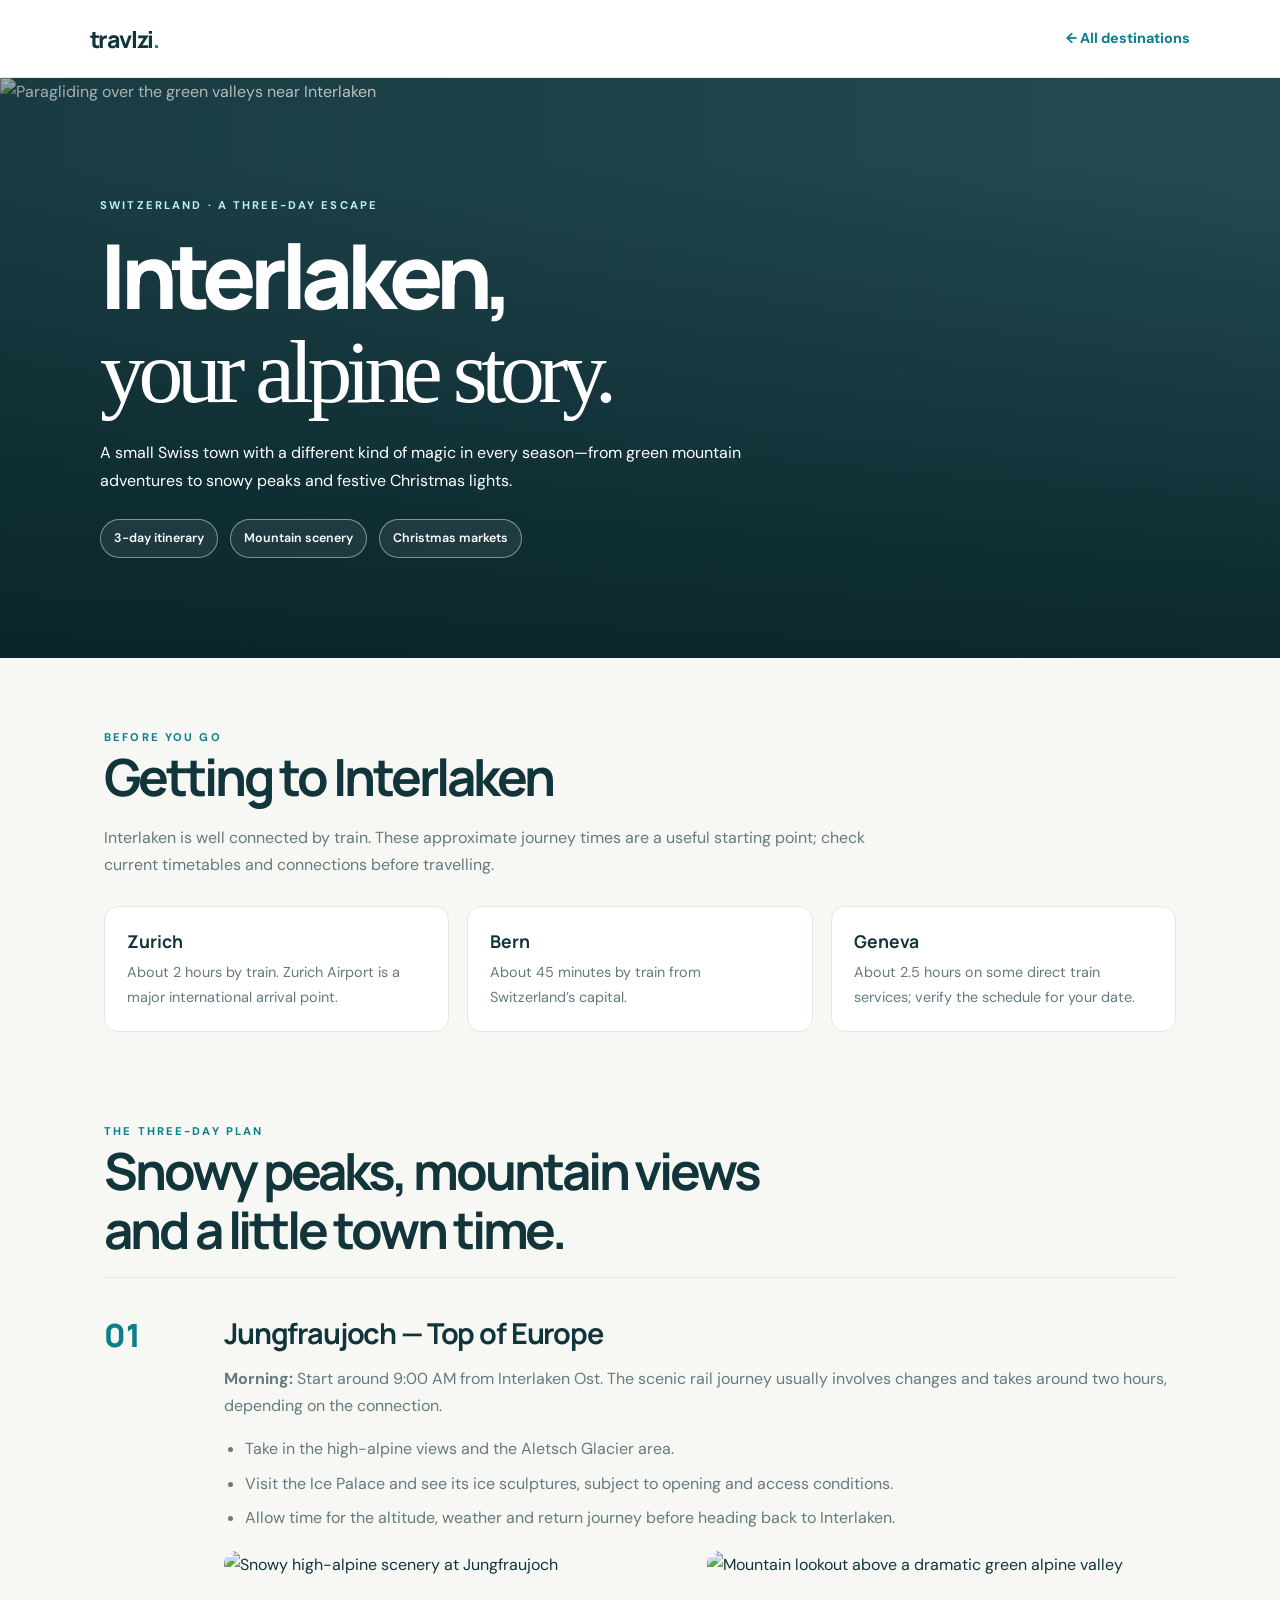
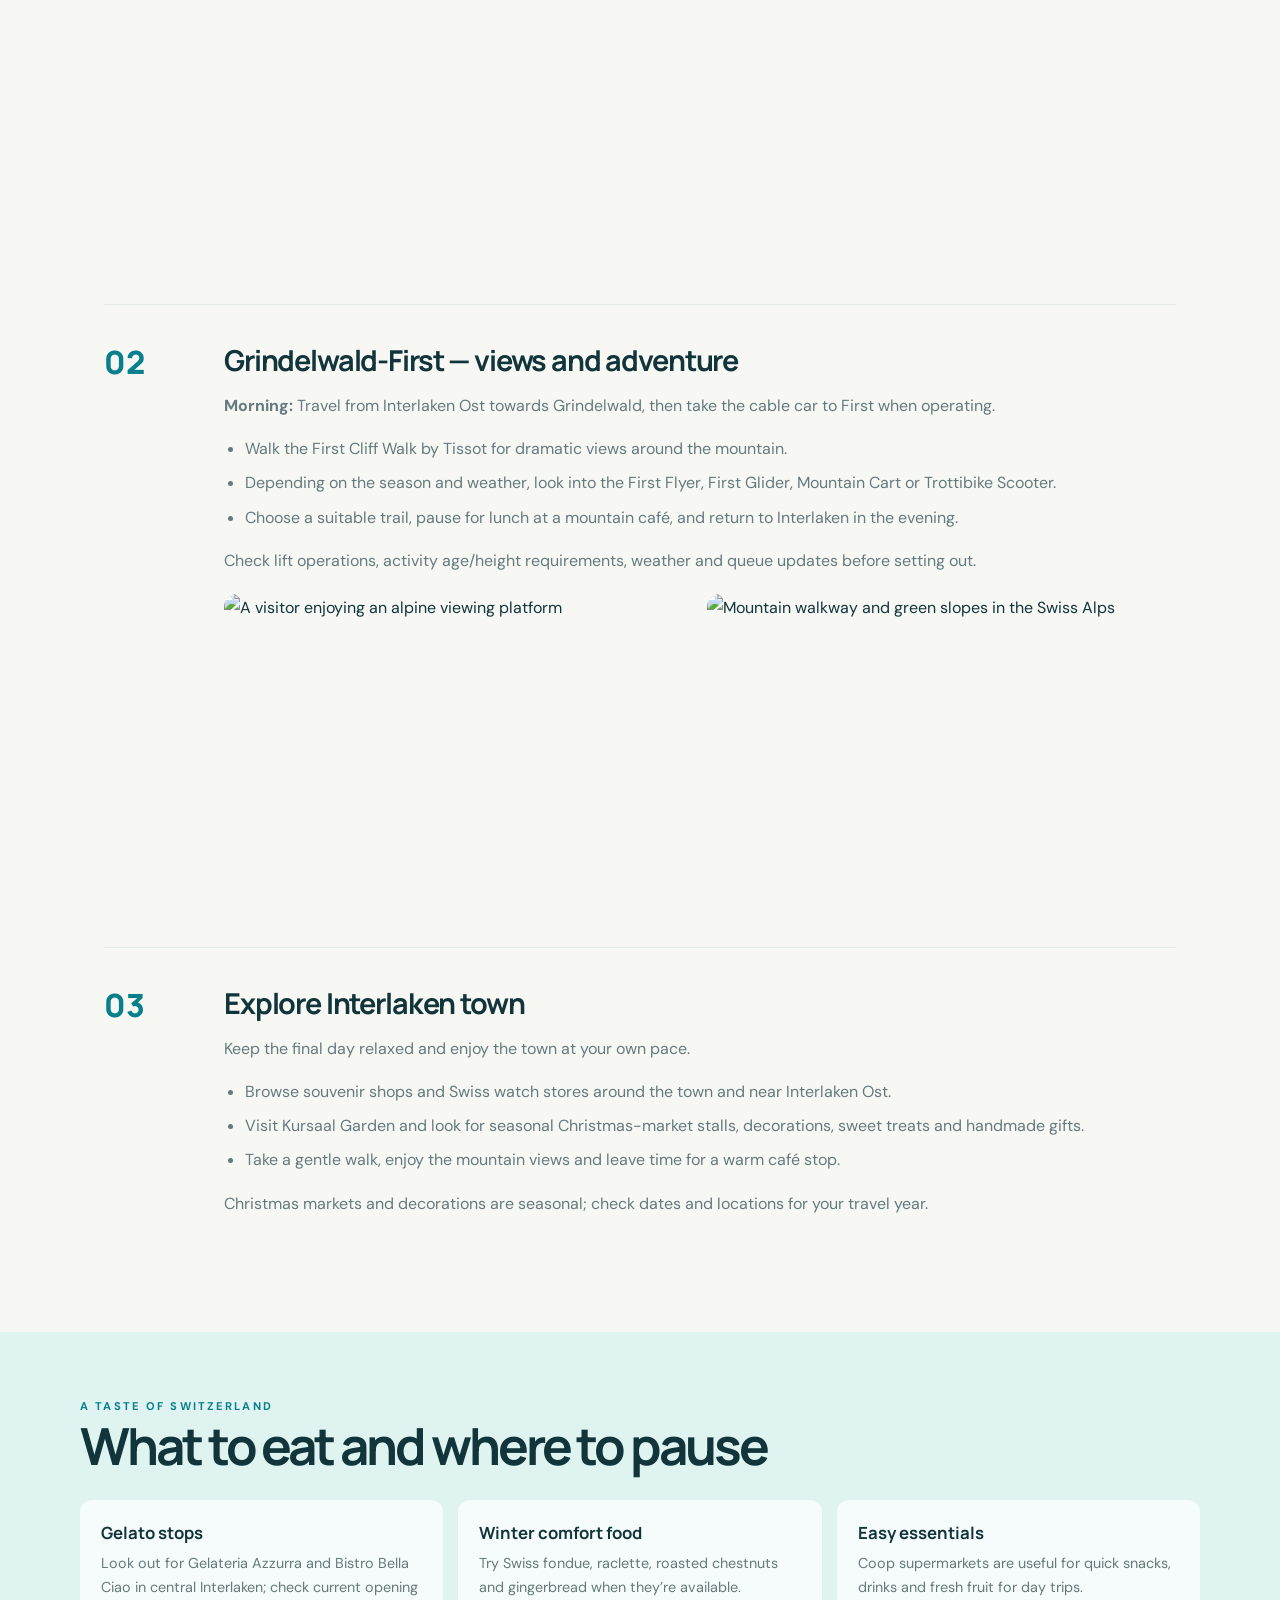
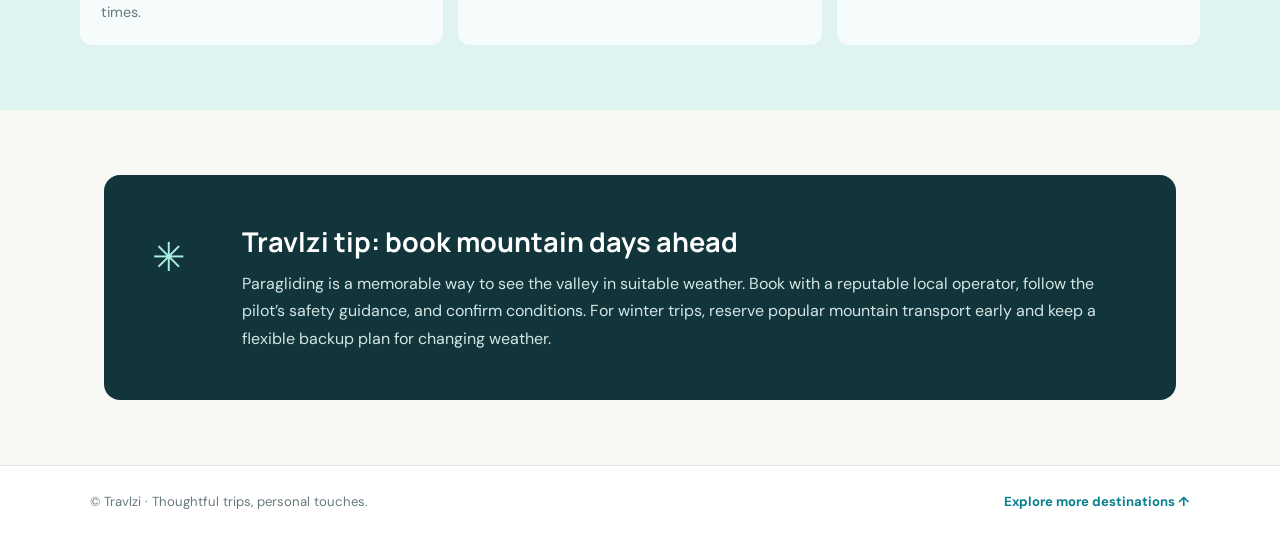
==== interlaken.html @ cd89a590 "Add detailed Interlaken itinerary page" ====
<!doctype html>
<html lang="en">
<head>
  <meta charset="utf-8">
  <meta name="viewport" content="width=device-width, initial-scale=1">
  <meta name="theme-color" content="#087f8c">
  <meta name="description" content="A thoughtful three-day Interlaken winter itinerary: Jungfraujoch, Grindelwald-First, Christmas markets and Swiss food.">
  <title>Interlaken in 3 Days — Travlzi</title>
  <link rel="preconnect" href="https://fonts.googleapis.com">
  <link rel="preconnect" href="https://fonts.gstatic.com" crossorigin>
  <link href="https://fonts.googleapis.com/css2?family=DM+Sans:wght@400;500;600;700&family=Manrope:wght@400;500;600;700;800&display=swap" rel="stylesheet">
  <style>
    :root{--ink:#12343b;--muted:#657a7e;--teal:#087f8c;--cream:#f7f8f4;--mint:#dff4f1;--line:#e1e9e7;--head:"Manrope",sans-serif;--body:"DM Sans",sans-serif}
    *{box-sizing:border-box}html{scroll-behavior:smooth;scroll-padding-top:90px}body{margin:0;background:var(--cream);color:var(--ink);font-family:var(--body);line-height:1.7}a{color:inherit;text-decoration:none}.header{height:78px;display:flex;align-items:center;justify-content:space-between;padding:0 clamp(22px,7vw,100px);background:#fff;border-bottom:1px solid var(--line)}.brand{font:800 1.45rem var(--head);letter-spacing:-.06em}.brand b{color:var(--teal)}.back{font-weight:700;color:var(--teal);font-size:.9rem}.hero{min-height:580px;display:flex;align-items:end;position:relative;overflow:hidden;background:#254c52;color:white}.hero img,.shade{position:absolute;inset:0;width:100%;height:100%;object-fit:cover}.hero img{object-position:center 48%}.shade{background:linear-gradient(0deg,rgba(5,32,38,.82),rgba(5,32,38,.04) 85%),linear-gradient(90deg,rgba(5,32,38,.35),transparent)}.hero-content{position:relative;padding:clamp(32px,8vw,100px);max-width:900px}.eyebrow{font-size:.7rem;letter-spacing:.19em;text-transform:uppercase;font-weight:700;color:#b9f3e9}.hero h1{font:800 clamp(3rem,7vw,6.3rem)/1.02 var(--head);letter-spacing:-.07em;margin:14px 0}.hero h1 em{font:400 1em Georgia,serif}.hero p:last-child{max-width:610px;color:#f0f7f5;font-size:1.05rem}.quickfacts{display:flex;gap:12px;flex-wrap:wrap;margin-top:25px}.pill{padding:8px 13px;border:1px solid #ffffff70;border-radius:99px;font-size:.78rem;font-weight:600;background:#ffffff12}.intro{max-width:1120px;margin:auto;padding:70px 24px 20px}.intro h2,.section-title{font:700 clamp(2rem,4vw,3.3rem)/1.15 var(--head);letter-spacing:-.06em;margin:0 0 18px}.intro p{max-width:800px;color:var(--muted)}.route-grid{display:grid;grid-template-columns:repeat(3,minmax(0,1fr));gap:18px;margin-top:28px}.route-card{padding:22px;background:white;border:1px solid var(--line);border-radius:14px}.route-card strong{display:block;font:700 1.1rem var(--head);margin-bottom:7px}.route-card p{font-size:.9rem;margin:0}.itinerary{max-width:1120px;margin:auto;padding:70px 24px}.day{display:grid;grid-template-columns:95px 1fr;gap:25px;padding:35px 0;border-top:1px solid var(--line)}.day-number{font:800 2rem var(--head);color:var(--teal)}.day h3{font:700 clamp(1.35rem,2.5vw,1.8rem) var(--head);margin:0 0 12px;letter-spacing:-.04em}.day p{color:var(--muted);margin:10px 0}.day ul{padding-left:21px;color:var(--muted)}.day li{margin:7px 0}.gallery{display:grid;grid-template-columns:1fr 1fr;gap:14px;margin:20px 0 28px}.gallery img{width:100%;height:290px;object-fit:cover;border-radius:13px}.food{background:var(--mint);padding:65px 24px}.food-inner{max-width:1120px;margin:auto}.food-grid{display:grid;grid-template-columns:repeat(3,1fr);gap:15px;margin-top:25px}.food-card{padding:21px;background:#ffffffbd;border-radius:12px}.food-card h3{margin:0 0 7px;font:700 1.05rem var(--head)}.food-card p{margin:0;color:var(--muted);font-size:.9rem}.tip{max-width:1120px;margin:65px auto;padding:0 24px}.tip-box{background:var(--ink);color:white;border-radius:16px;padding:clamp(25px,5vw,48px);display:grid;grid-template-columns:70px 1fr;gap:20px}.tip-icon{font-size:2.5rem;color:#a9eee2}.tip h2{font:700 1.7rem var(--head);margin:0 0 10px}.tip p{color:#d3e6e4;margin:0}.footer{display:flex;justify-content:space-between;gap:20px;flex-wrap:wrap;padding:25px clamp(22px,7vw,100px);background:white;border-top:1px solid var(--line);font-size:.82rem;color:var(--muted)}.footer a{font-weight:700;color:var(--teal)}
    @media(max-width:700px){.header{height:68px}.hero{min-height:560px}.route-grid,.food-grid{grid-template-columns:1fr}.day{grid-template-columns:54px 1fr;gap:12px}.day-number{font-size:1.5rem}.gallery{grid-template-columns:1fr}.gallery img{height:260px}.tip-box{grid-template-columns:1fr;gap:5px}.intro,.itinerary{padding-top:50px;padding-bottom:50px}}
  </style>
</head>
<body>
  <header class="header"><a class="brand" href="index.html">travlzi<b>.</b></a><a class="back" href="index.html#destinations">← All destinations</a></header>
  <main>
    <section class="hero">
      <img src="https://raw.githubusercontent.com/thejaswis/travlzi/feature/modern-travlzi-landing/Interlaken/IMG4.JPG" alt="Paragliding over the green valleys near Interlaken">
      <div class="shade"></div>
      <div class="hero-content">
        <div class="eyebrow">SWITZERLAND · A THREE-DAY ESCAPE</div>
        <h1>Interlaken,<br><em>your alpine story.</em></h1>
        <p>A small Swiss town with a different kind of magic in every season—from green mountain adventures to snowy peaks and festive Christmas lights.</p>
        <div class="quickfacts"><span class="pill">3-day itinerary</span><span class="pill">Mountain scenery</span><span class="pill">Christmas markets</span></div>
      </div>
    </section>
    <section class="intro">
      <div class="eyebrow" style="color:var(--teal)">BEFORE YOU GO</div>
      <h2>Getting to Interlaken</h2>
      <p>Interlaken is well connected by train. These approximate journey times are a useful starting point; check current timetables and connections before travelling.</p>
      <div class="route-grid">
        <article class="route-card"><strong>Zurich</strong><p>About 2 hours by train. Zurich Airport is a major international arrival point.</p></article>
        <article class="route-card"><strong>Bern</strong><p>About 45 minutes by train from Switzerland’s capital.</p></article>
        <article class="route-card"><strong>Geneva</strong><p>About 2.5 hours on some direct train services; verify the schedule for your date.</p></article>
      </div>
    </section>
    <section class="itinerary">
      <div class="eyebrow" style="color:var(--teal)">THE THREE-DAY PLAN</div>
      <h2 class="section-title">Snowy peaks, mountain views<br>and a little town time.</h2>
      <article class="day">
        <div class="day-number">01</div>
        <div>
          <h3>Jungfraujoch — Top of Europe</h3>
          <p><strong>Morning:</strong> Start around 9:00 AM from Interlaken Ost. The scenic rail journey usually involves changes and takes around two hours, depending on the connection.</p>
          <ul><li>Take in the high-alpine views and the Aletsch Glacier area.</li><li>Visit the Ice Palace and see its ice sculptures, subject to opening and access conditions.</li><li>Allow time for the altitude, weather and return journey before heading back to Interlaken.</li></ul>
          <div class="gallery"><img src="https://raw.githubusercontent.com/thejaswis/travlzi/feature/modern-travlzi-landing/Interlaken/IMG5.JPG" alt="Snowy high-alpine scenery at Jungfraujoch"><img src="https://raw.githubusercontent.com/thejaswis/travlzi/feature/modern-travlzi-landing/Interlaken/IMG1.jpeg" alt="Mountain lookout above a dramatic green alpine valley"></div>
        </div>
      </article>
      <article class="day">
        <div class="day-number">02</div>
        <div>
          <h3>Grindelwald-First — views and adventure</h3>
          <p><strong>Morning:</strong> Travel from Interlaken Ost towards Grindelwald, then take the cable car to First when operating.</p>
          <ul><li>Walk the First Cliff Walk by Tissot for dramatic views around the mountain.</li><li>Depending on the season and weather, look into the First Flyer, First Glider, Mountain Cart or Trottibike Scooter.</li><li>Choose a suitable trail, pause for lunch at a mountain café, and return to Interlaken in the evening.</li></ul>
          <p>Check lift operations, activity age/height requirements, weather and queue updates before setting out.</p>
          <div class="gallery"><img src="https://raw.githubusercontent.com/thejaswis/travlzi/feature/modern-travlzi-landing/Interlaken/IMG2.jpeg" alt="A visitor enjoying an alpine viewing platform"><img src="https://raw.githubusercontent.com/thejaswis/travlzi/feature/modern-travlzi-landing/Interlaken/IMG3.JPG" alt="Mountain walkway and green slopes in the Swiss Alps"></div>
        </div>
      </article>
      <article class="day">
        <div class="day-number">03</div>
        <div>
          <h3>Explore Interlaken town</h3>
          <p>Keep the final day relaxed and enjoy the town at your own pace.</p>
          <ul><li>Browse souvenir shops and Swiss watch stores around the town and near Interlaken Ost.</li><li>Visit Kursaal Garden and look for seasonal Christmas-market stalls, decorations, sweet treats and handmade gifts.</li><li>Take a gentle walk, enjoy the mountain views and leave time for a warm café stop.</li></ul>
          <p>Christmas markets and decorations are seasonal; check dates and locations for your travel year.</p>
        </div>
      </article>
    </section>
    <section class="food"><div class="food-inner">
      <div class="eyebrow" style="color:var(--teal)">A TASTE OF SWITZERLAND</div><h2 class="section-title">What to eat and where to pause</h2>
      <div class="food-grid">
        <article class="food-card"><h3>Gelato stops</h3><p>Look out for Gelateria Azzurra and Bistro Bella Ciao in central Interlaken; check current opening times.</p></article>
        <article class="food-card"><h3>Winter comfort food</h3><p>Try Swiss fondue, raclette, roasted chestnuts and gingerbread when they’re available.</p></article>
        <article class="food-card"><h3>Easy essentials</h3><p>Coop supermarkets are useful for quick snacks, drinks and fresh fruit for day trips.</p></article>
      </div>
    </div></section>
    <section class="tip"><div class="tip-box"><div class="tip-icon">✳</div><div><h2>Travlzi tip: book mountain days ahead</h2><p>Paragliding is a memorable way to see the valley in suitable weather. Book with a reputable local operator, follow the pilot’s safety guidance, and confirm conditions. For winter trips, reserve popular mountain transport early and keep a flexible backup plan for changing weather.</p></div></div></section>
  </main>
  <footer class="footer"><span>© Travlzi · Thoughtful trips, personal touches.</span><a href="index.html#destinations">Explore more destinations ↑</a></footer>
</body>
</html>
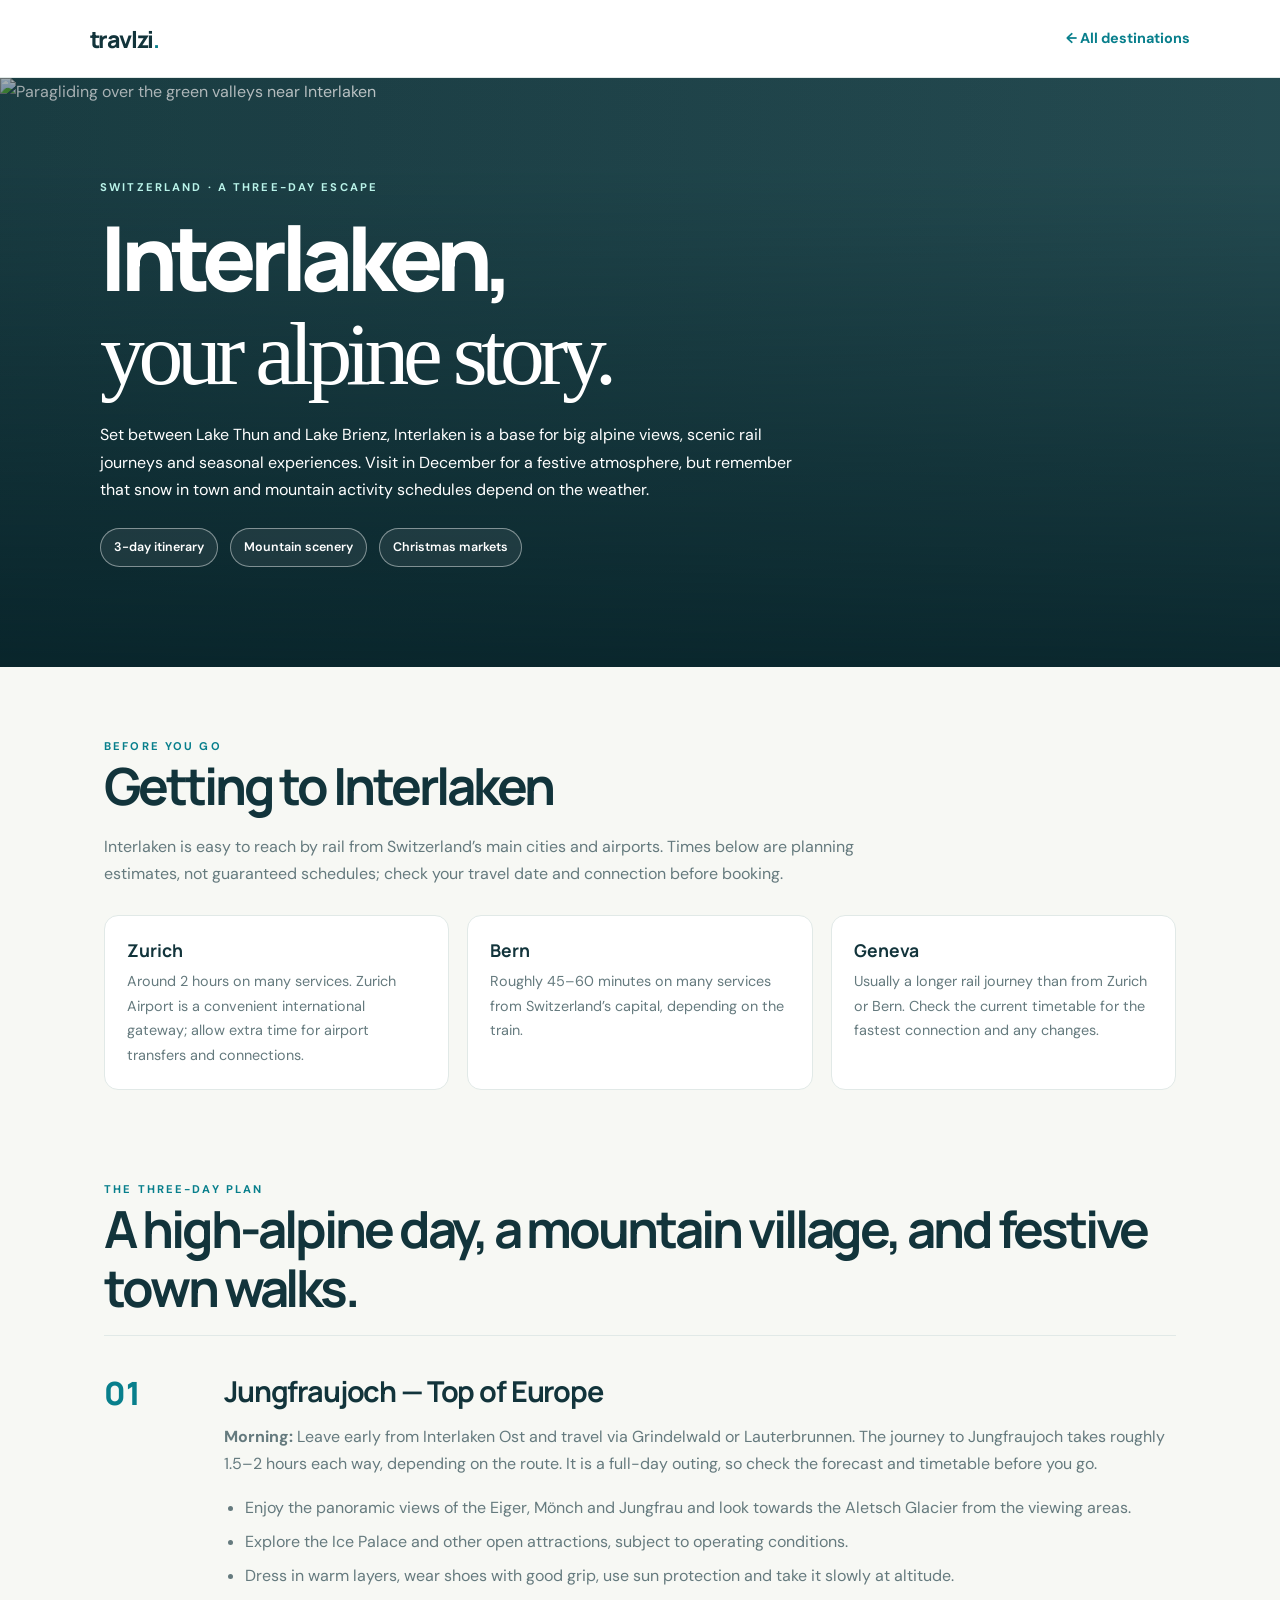
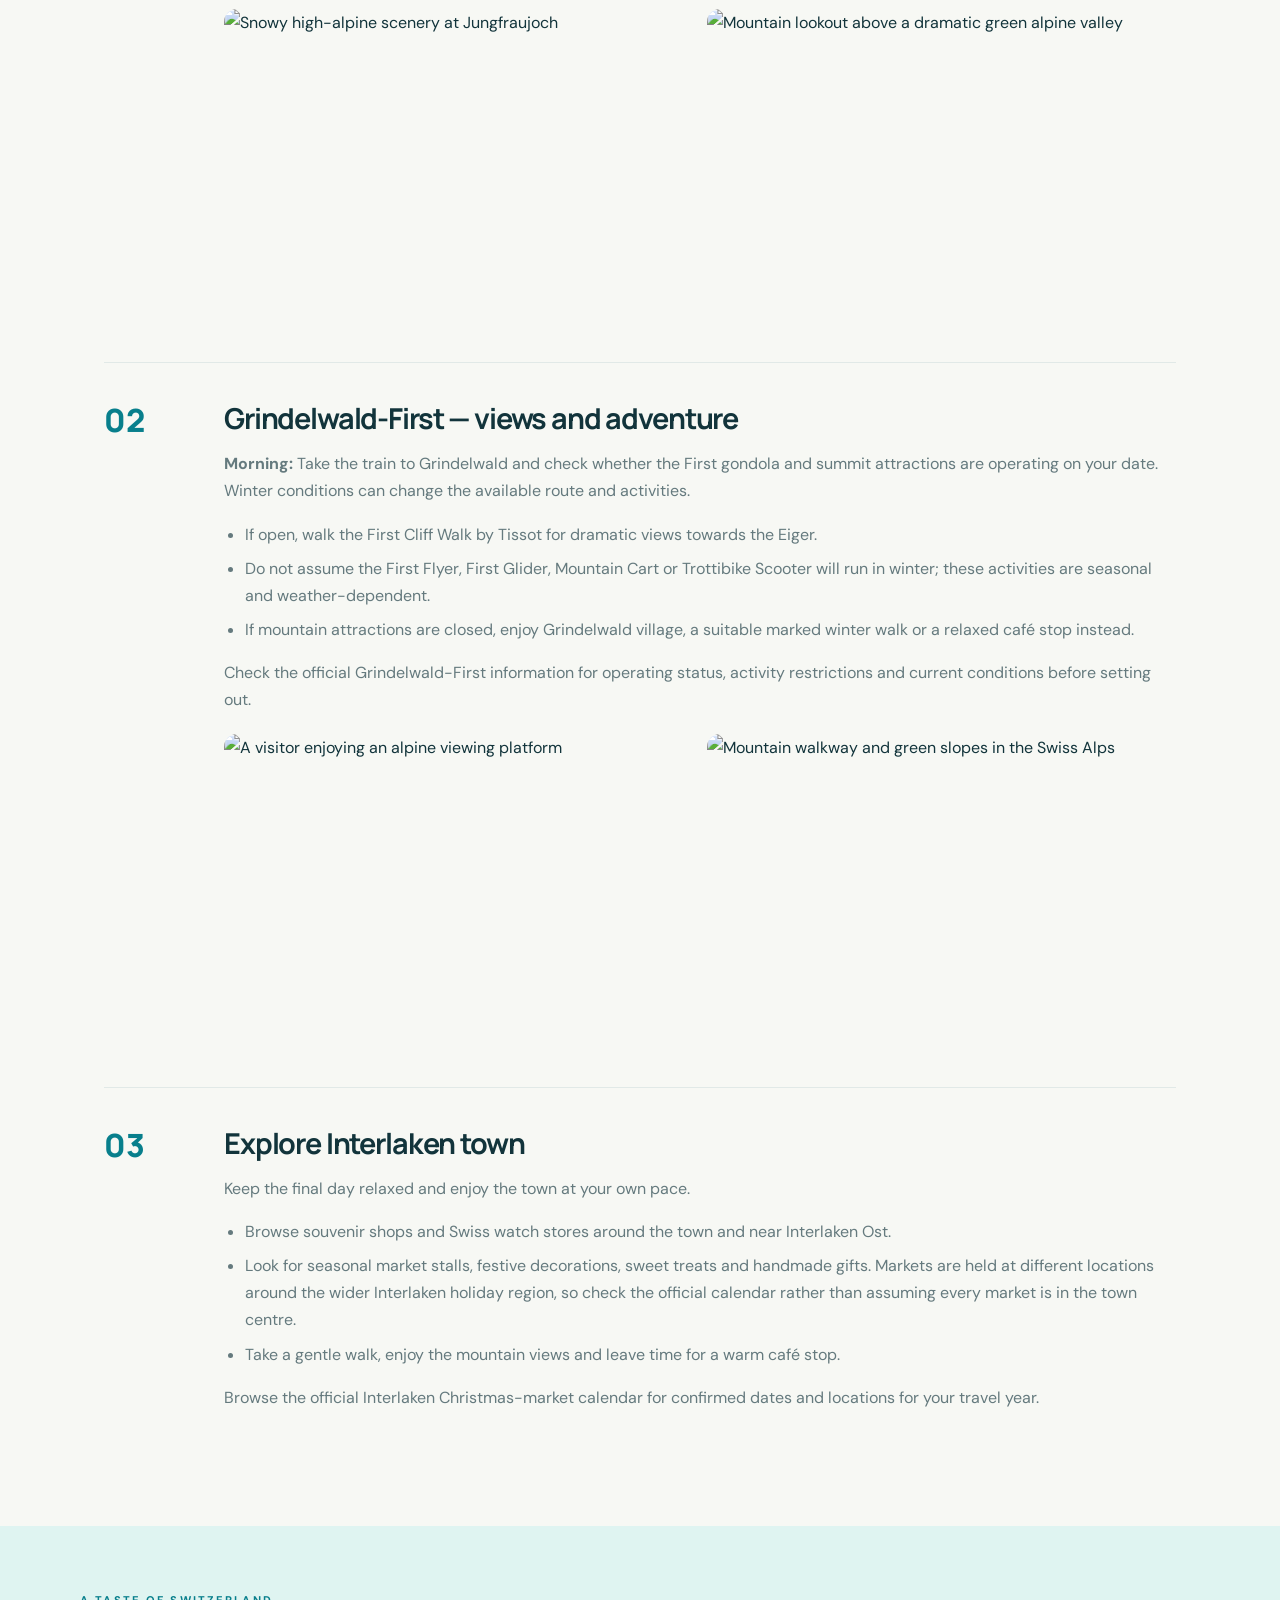
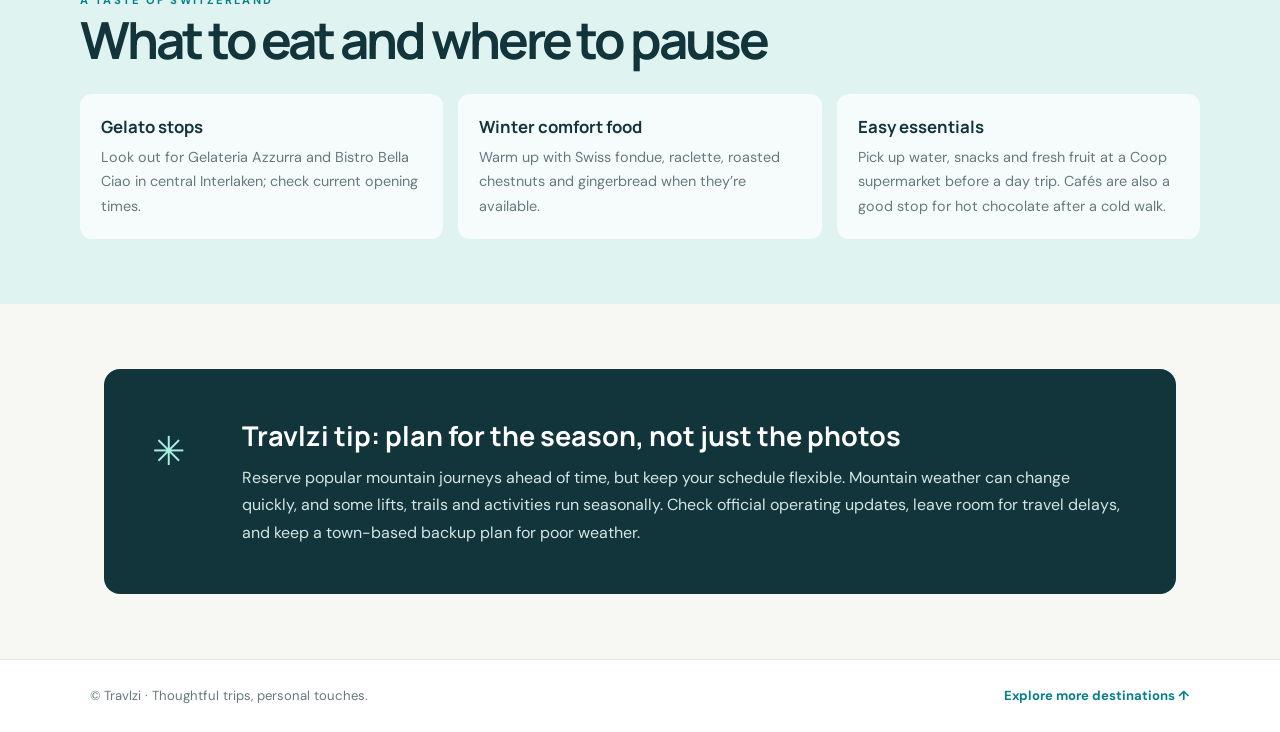
==== commit 06100680: "Polish Interlaken itinerary and improve seasonal accuracy" ====
--- a/interlaken.html
+++ b/interlaken.html
@@ -24,29 +24,29 @@
       <div class="hero-content">
         <div class="eyebrow">SWITZERLAND · A THREE-DAY ESCAPE</div>
         <h1>Interlaken,<br><em>your alpine story.</em></h1>
-        <p>A small Swiss town with a different kind of magic in every season—from green mountain adventures to snowy peaks and festive Christmas lights.</p>
+        <p>Set between Lake Thun and Lake Brienz, Interlaken is a base for big alpine views, scenic rail journeys and seasonal experiences. Visit in December for a festive atmosphere, but remember that snow in town and mountain activity schedules depend on the weather.</p>
         <div class="quickfacts"><span class="pill">3-day itinerary</span><span class="pill">Mountain scenery</span><span class="pill">Christmas markets</span></div>
       </div>
     </section>
     <section class="intro">
       <div class="eyebrow" style="color:var(--teal)">BEFORE YOU GO</div>
       <h2>Getting to Interlaken</h2>
-      <p>Interlaken is well connected by train. These approximate journey times are a useful starting point; check current timetables and connections before travelling.</p>
+      <p>Interlaken is easy to reach by rail from Switzerland’s main cities and airports. Times below are planning estimates, not guaranteed schedules; check your travel date and connection before booking.</p>
       <div class="route-grid">
-        <article class="route-card"><strong>Zurich</strong><p>About 2 hours by train. Zurich Airport is a major international arrival point.</p></article>
-        <article class="route-card"><strong>Bern</strong><p>About 45 minutes by train from Switzerland’s capital.</p></article>
-        <article class="route-card"><strong>Geneva</strong><p>About 2.5 hours on some direct train services; verify the schedule for your date.</p></article>
+        <article class="route-card"><strong>Zurich</strong><p>Around 2 hours on many services. Zurich Airport is a convenient international gateway; allow extra time for airport transfers and connections.</p></article>
+        <article class="route-card"><strong>Bern</strong><p>Roughly 45–60 minutes on many services from Switzerland’s capital, depending on the train.</p></article>
+        <article class="route-card"><strong>Geneva</strong><p>Usually a longer rail journey than from Zurich or Bern. Check the current timetable for the fastest connection and any changes.</p></article>
       </div>
     </section>
     <section class="itinerary">
       <div class="eyebrow" style="color:var(--teal)">THE THREE-DAY PLAN</div>
-      <h2 class="section-title">Snowy peaks, mountain views<br>and a little town time.</h2>
+      <h2 class="section-title">A high-alpine day, a mountain village, and festive town walks.</h2>
       <article class="day">
         <div class="day-number">01</div>
         <div>
           <h3>Jungfraujoch — Top of Europe</h3>
-          <p><strong>Morning:</strong> Start around 9:00 AM from Interlaken Ost. The scenic rail journey usually involves changes and takes around two hours, depending on the connection.</p>
-          <ul><li>Take in the high-alpine views and the Aletsch Glacier area.</li><li>Visit the Ice Palace and see its ice sculptures, subject to opening and access conditions.</li><li>Allow time for the altitude, weather and return journey before heading back to Interlaken.</li></ul>
+          <p><strong>Morning:</strong> Leave early from Interlaken Ost and travel via Grindelwald or Lauterbrunnen. The journey to Jungfraujoch takes roughly 1.5–2 hours each way, depending on the route. It is a full-day outing, so check the forecast and timetable before you go.</p>
+          <ul><li>Enjoy the panoramic views of the Eiger, Mönch and Jungfrau and look towards the Aletsch Glacier from the viewing areas.</li><li>Explore the Ice Palace and other open attractions, subject to operating conditions.</li><li>Dress in warm layers, wear shoes with good grip, use sun protection and take it slowly at altitude.</li></ul>
           <div class="gallery"><img src="https://raw.githubusercontent.com/thejaswis/travlzi/feature/modern-travlzi-landing/Interlaken/IMG5.JPG" alt="Snowy high-alpine scenery at Jungfraujoch"><img src="https://raw.githubusercontent.com/thejaswis/travlzi/feature/modern-travlzi-landing/Interlaken/IMG1.jpeg" alt="Mountain lookout above a dramatic green alpine valley"></div>
         </div>
       </article>
@@ -54,9 +54,9 @@
         <div class="day-number">02</div>
         <div>
           <h3>Grindelwald-First — views and adventure</h3>
-          <p><strong>Morning:</strong> Travel from Interlaken Ost towards Grindelwald, then take the cable car to First when operating.</p>
-          <ul><li>Walk the First Cliff Walk by Tissot for dramatic views around the mountain.</li><li>Depending on the season and weather, look into the First Flyer, First Glider, Mountain Cart or Trottibike Scooter.</li><li>Choose a suitable trail, pause for lunch at a mountain café, and return to Interlaken in the evening.</li></ul>
-          <p>Check lift operations, activity age/height requirements, weather and queue updates before setting out.</p>
+          <p><strong>Morning:</strong> Take the train to Grindelwald and check whether the First gondola and summit attractions are operating on your date. Winter conditions can change the available route and activities.</p>
+          <ul><li>If open, walk the First Cliff Walk by Tissot for dramatic views towards the Eiger.</li><li>Do not assume the First Flyer, First Glider, Mountain Cart or Trottibike Scooter will run in winter; these activities are seasonal and weather-dependent.</li><li>If mountain attractions are closed, enjoy Grindelwald village, a suitable marked winter walk or a relaxed café stop instead.</li></ul>
+          <p>Check the <a href="https://www.jungfrau.ch/en-gb/grindelwaldfirst/" target="_blank" rel="noopener noreferrer">official Grindelwald-First information</a> for operating status, activity restrictions and current conditions before setting out.</p>
           <div class="gallery"><img src="https://raw.githubusercontent.com/thejaswis/travlzi/feature/modern-travlzi-landing/Interlaken/IMG2.jpeg" alt="A visitor enjoying an alpine viewing platform"><img src="https://raw.githubusercontent.com/thejaswis/travlzi/feature/modern-travlzi-landing/Interlaken/IMG3.JPG" alt="Mountain walkway and green slopes in the Swiss Alps"></div>
         </div>
       </article>
@@ -65,8 +65,8 @@
         <div>
           <h3>Explore Interlaken town</h3>
           <p>Keep the final day relaxed and enjoy the town at your own pace.</p>
-          <ul><li>Browse souvenir shops and Swiss watch stores around the town and near Interlaken Ost.</li><li>Visit Kursaal Garden and look for seasonal Christmas-market stalls, decorations, sweet treats and handmade gifts.</li><li>Take a gentle walk, enjoy the mountain views and leave time for a warm café stop.</li></ul>
-          <p>Christmas markets and decorations are seasonal; check dates and locations for your travel year.</p>
+          <ul><li>Browse souvenir shops and Swiss watch stores around the town and near Interlaken Ost.</li><li>Look for seasonal market stalls, festive decorations, sweet treats and handmade gifts. Markets are held at different locations around the wider Interlaken holiday region, so check the official calendar rather than assuming every market is in the town centre.</li><li>Take a gentle walk, enjoy the mountain views and leave time for a warm café stop.</li></ul>
+          <p>Browse the <a href="https://www.interlaken.swiss/en/planning/events/top-events/christmas-markets" target="_blank" rel="noopener noreferrer">official Interlaken Christmas-market calendar</a> for confirmed dates and locations for your travel year.</p>
         </div>
       </article>
     </section>
@@ -74,11 +74,11 @@
       <div class="eyebrow" style="color:var(--teal)">A TASTE OF SWITZERLAND</div><h2 class="section-title">What to eat and where to pause</h2>
       <div class="food-grid">
         <article class="food-card"><h3>Gelato stops</h3><p>Look out for Gelateria Azzurra and Bistro Bella Ciao in central Interlaken; check current opening times.</p></article>
-        <article class="food-card"><h3>Winter comfort food</h3><p>Try Swiss fondue, raclette, roasted chestnuts and gingerbread when they’re available.</p></article>
-        <article class="food-card"><h3>Easy essentials</h3><p>Coop supermarkets are useful for quick snacks, drinks and fresh fruit for day trips.</p></article>
+        <article class="food-card"><h3>Winter comfort food</h3><p>Warm up with Swiss fondue, raclette, roasted chestnuts and gingerbread when they’re available.</p></article>
+        <article class="food-card"><h3>Easy essentials</h3><p>Pick up water, snacks and fresh fruit at a Coop supermarket before a day trip. Cafés are also a good stop for hot chocolate after a cold walk.</p></article>
       </div>
     </div></section>
-    <section class="tip"><div class="tip-box"><div class="tip-icon">✳</div><div><h2>Travlzi tip: book mountain days ahead</h2><p>Paragliding is a memorable way to see the valley in suitable weather. Book with a reputable local operator, follow the pilot’s safety guidance, and confirm conditions. For winter trips, reserve popular mountain transport early and keep a flexible backup plan for changing weather.</p></div></div></section>
+    <section class="tip"><div class="tip-box"><div class="tip-icon">✳</div><div><h2>Travlzi tip: plan for the season, not just the photos</h2><p>Reserve popular mountain journeys ahead of time, but keep your schedule flexible. Mountain weather can change quickly, and some lifts, trails and activities run seasonally. Check official operating updates, leave room for travel delays, and keep a town-based backup plan for poor weather.</p></div></div></section>
   </main>
   <footer class="footer"><span>© Travlzi · Thoughtful trips, personal touches.</span><a href="index.html#destinations">Explore more destinations ↑</a></footer>
 </body>
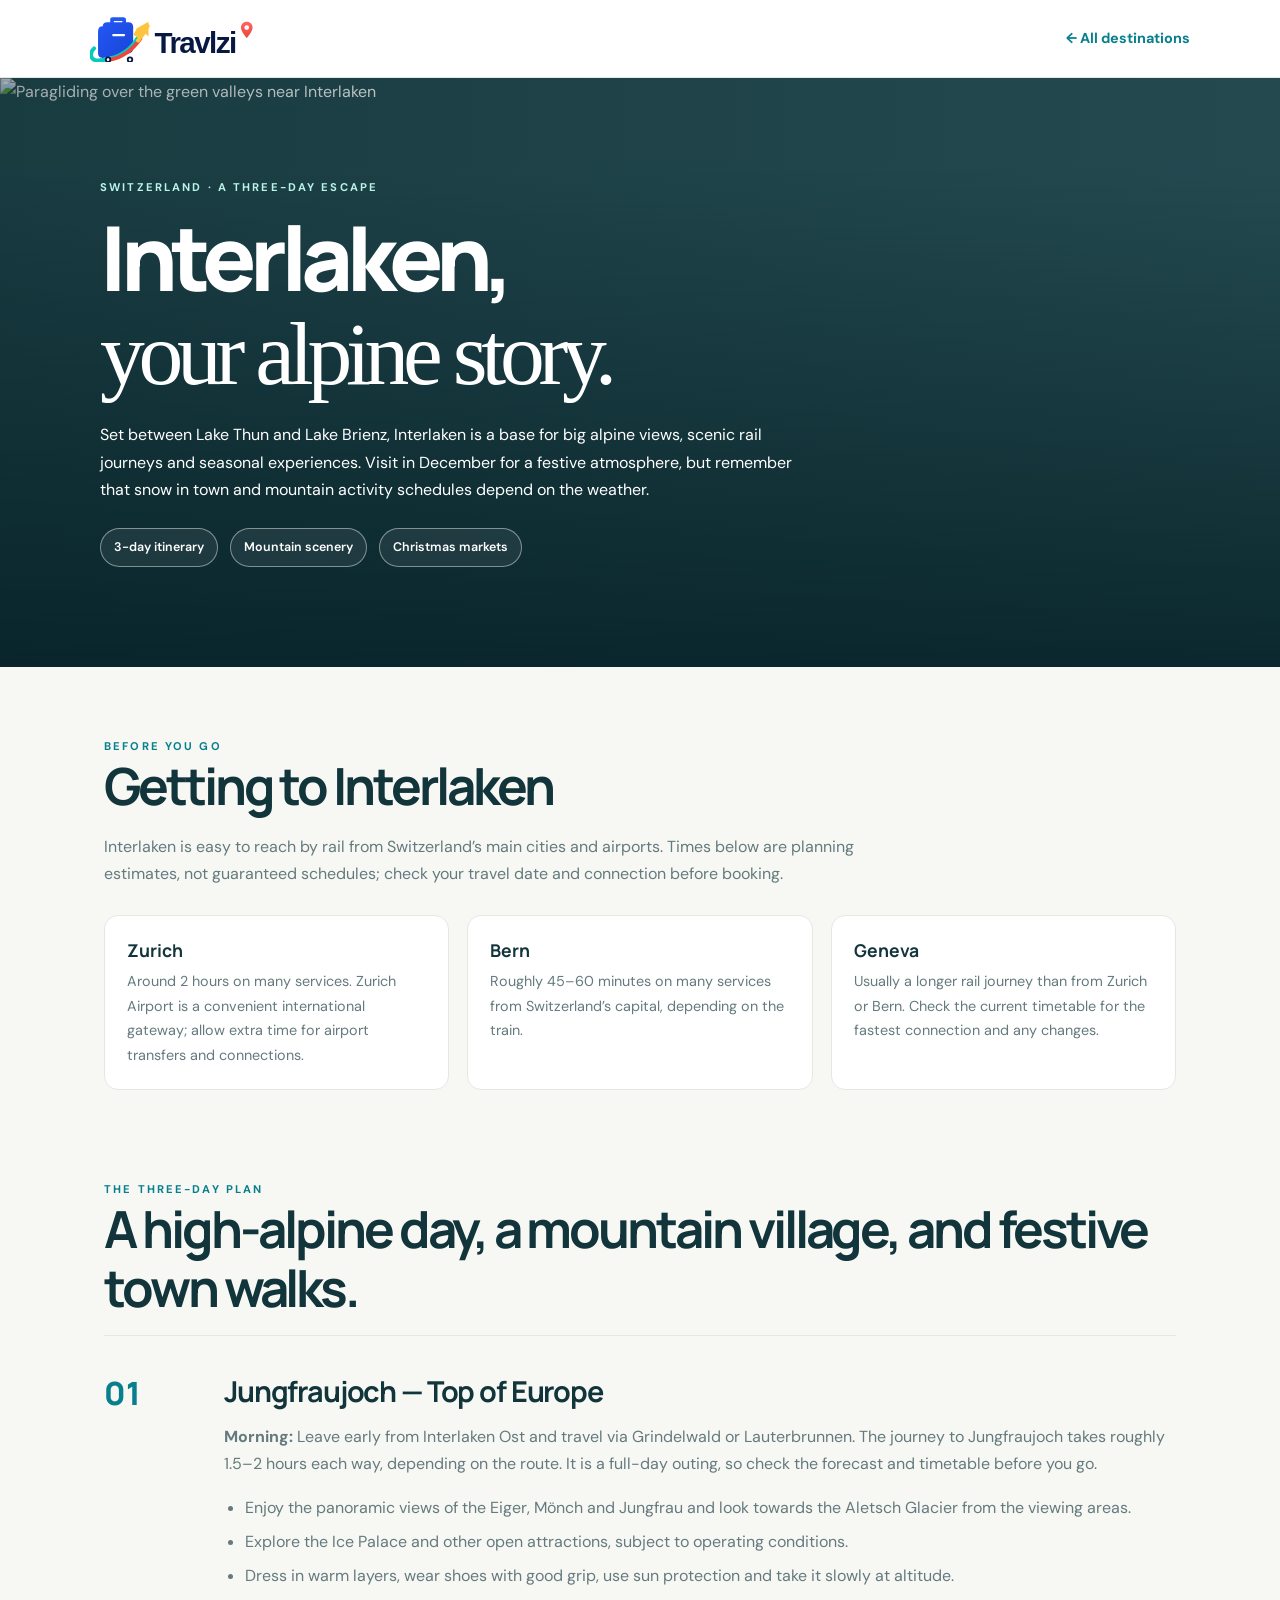
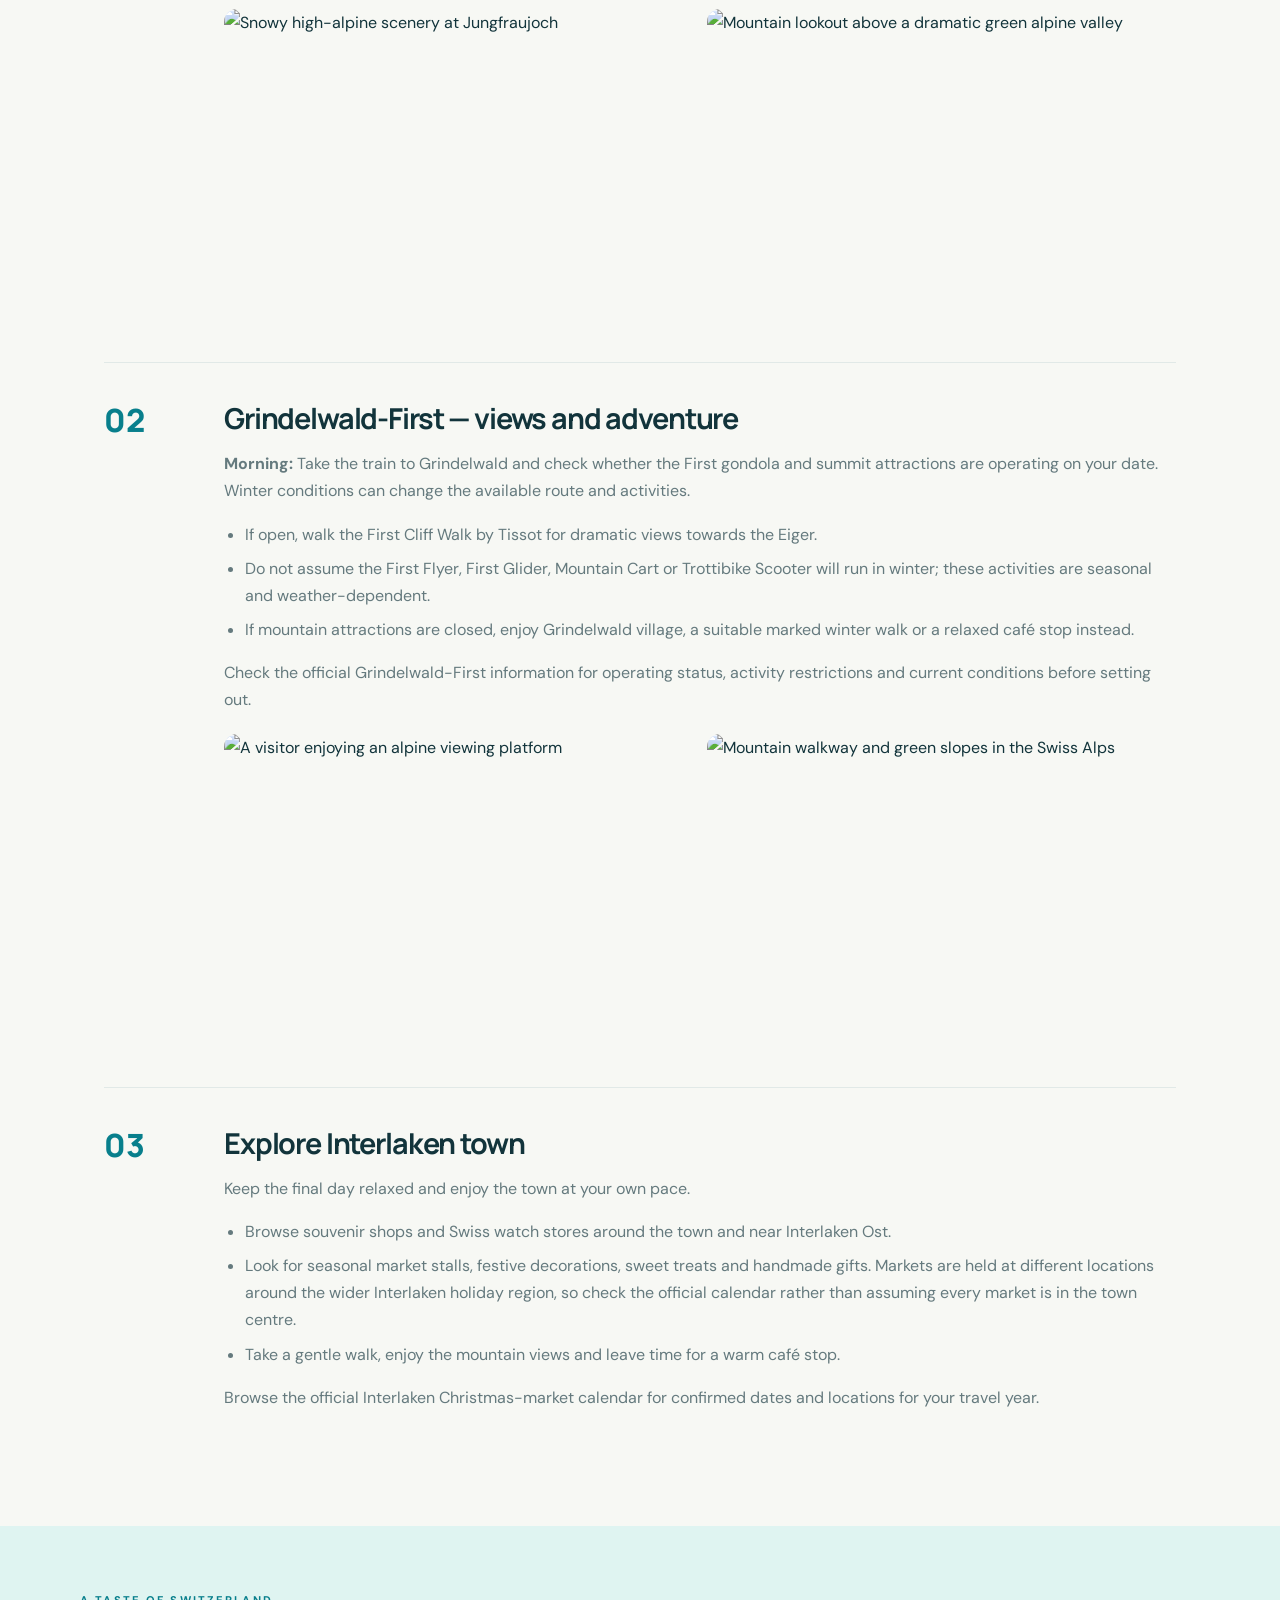
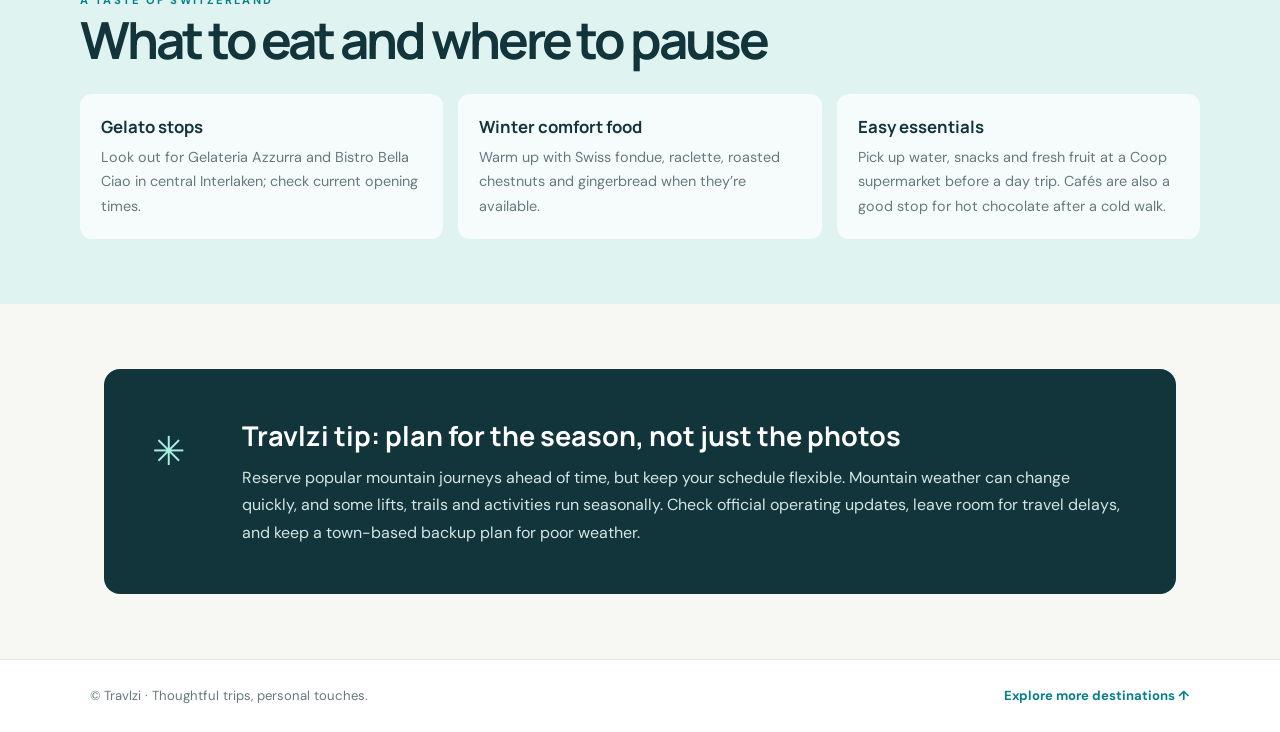
==== commit 3d0dfb7f: "Adopt the new Travlzi suitcase logo across the website" ====
--- a/interlaken.html
+++ b/interlaken.html
@@ -11,12 +11,12 @@
   <link href="https://fonts.googleapis.com/css2?family=DM+Sans:wght@400;500;600;700&family=Manrope:wght@400;500;600;700;800&display=swap" rel="stylesheet">
   <style>
     :root{--ink:#12343b;--muted:#657a7e;--teal:#087f8c;--cream:#f7f8f4;--mint:#dff4f1;--line:#e1e9e7;--head:"Manrope",sans-serif;--body:"DM Sans",sans-serif}
-    *{box-sizing:border-box}html{scroll-behavior:smooth;scroll-padding-top:90px}body{margin:0;background:var(--cream);color:var(--ink);font-family:var(--body);line-height:1.7}a{color:inherit;text-decoration:none}.header{height:78px;display:flex;align-items:center;justify-content:space-between;padding:0 clamp(22px,7vw,100px);background:#fff;border-bottom:1px solid var(--line)}.brand{font:800 1.45rem var(--head);letter-spacing:-.06em}.brand b{color:var(--teal)}.back{font-weight:700;color:var(--teal);font-size:.9rem}.hero{min-height:580px;display:flex;align-items:end;position:relative;overflow:hidden;background:#254c52;color:white}.hero img,.shade{position:absolute;inset:0;width:100%;height:100%;object-fit:cover}.hero img{object-position:center 48%}.shade{background:linear-gradient(0deg,rgba(5,32,38,.82),rgba(5,32,38,.04) 85%),linear-gradient(90deg,rgba(5,32,38,.35),transparent)}.hero-content{position:relative;padding:clamp(32px,8vw,100px);max-width:900px}.eyebrow{font-size:.7rem;letter-spacing:.19em;text-transform:uppercase;font-weight:700;color:#b9f3e9}.hero h1{font:800 clamp(3rem,7vw,6.3rem)/1.02 var(--head);letter-spacing:-.07em;margin:14px 0}.hero h1 em{font:400 1em Georgia,serif}.hero p:last-child{max-width:610px;color:#f0f7f5;font-size:1.05rem}.quickfacts{display:flex;gap:12px;flex-wrap:wrap;margin-top:25px}.pill{padding:8px 13px;border:1px solid #ffffff70;border-radius:99px;font-size:.78rem;font-weight:600;background:#ffffff12}.intro{max-width:1120px;margin:auto;padding:70px 24px 20px}.intro h2,.section-title{font:700 clamp(2rem,4vw,3.3rem)/1.15 var(--head);letter-spacing:-.06em;margin:0 0 18px}.intro p{max-width:800px;color:var(--muted)}.route-grid{display:grid;grid-template-columns:repeat(3,minmax(0,1fr));gap:18px;margin-top:28px}.route-card{padding:22px;background:white;border:1px solid var(--line);border-radius:14px}.route-card strong{display:block;font:700 1.1rem var(--head);margin-bottom:7px}.route-card p{font-size:.9rem;margin:0}.itinerary{max-width:1120px;margin:auto;padding:70px 24px}.day{display:grid;grid-template-columns:95px 1fr;gap:25px;padding:35px 0;border-top:1px solid var(--line)}.day-number{font:800 2rem var(--head);color:var(--teal)}.day h3{font:700 clamp(1.35rem,2.5vw,1.8rem) var(--head);margin:0 0 12px;letter-spacing:-.04em}.day p{color:var(--muted);margin:10px 0}.day ul{padding-left:21px;color:var(--muted)}.day li{margin:7px 0}.gallery{display:grid;grid-template-columns:1fr 1fr;gap:14px;margin:20px 0 28px}.gallery img{width:100%;height:290px;object-fit:cover;border-radius:13px}.food{background:var(--mint);padding:65px 24px}.food-inner{max-width:1120px;margin:auto}.food-grid{display:grid;grid-template-columns:repeat(3,1fr);gap:15px;margin-top:25px}.food-card{padding:21px;background:#ffffffbd;border-radius:12px}.food-card h3{margin:0 0 7px;font:700 1.05rem var(--head)}.food-card p{margin:0;color:var(--muted);font-size:.9rem}.tip{max-width:1120px;margin:65px auto;padding:0 24px}.tip-box{background:var(--ink);color:white;border-radius:16px;padding:clamp(25px,5vw,48px);display:grid;grid-template-columns:70px 1fr;gap:20px}.tip-icon{font-size:2.5rem;color:#a9eee2}.tip h2{font:700 1.7rem var(--head);margin:0 0 10px}.tip p{color:#d3e6e4;margin:0}.footer{display:flex;justify-content:space-between;gap:20px;flex-wrap:wrap;padding:25px clamp(22px,7vw,100px);background:white;border-top:1px solid var(--line);font-size:.82rem;color:var(--muted)}.footer a{font-weight:700;color:var(--teal)}
+    *{box-sizing:border-box}html{scroll-behavior:smooth;scroll-padding-top:90px}body{margin:0;background:var(--cream);color:var(--ink);font-family:var(--body);line-height:1.7}a{color:inherit;text-decoration:none}.header{height:78px;display:flex;align-items:center;justify-content:space-between;padding:0 clamp(22px,7vw,100px);background:#fff;border-bottom:1px solid var(--line)}.brand{display:inline-flex;align-items:center}.brand-logo{display:block;width:164px;max-height:52px;height:auto;object-fit:contain}.back{font-weight:700;color:var(--teal);font-size:.9rem}.hero{min-height:580px;display:flex;align-items:end;position:relative;overflow:hidden;background:#254c52;color:white}.hero img,.shade{position:absolute;inset:0;width:100%;height:100%;object-fit:cover}.hero img{object-position:center 48%}.shade{background:linear-gradient(0deg,rgba(5,32,38,.82),rgba(5,32,38,.04) 85%),linear-gradient(90deg,rgba(5,32,38,.35),transparent)}.hero-content{position:relative;padding:clamp(32px,8vw,100px);max-width:900px}.eyebrow{font-size:.7rem;letter-spacing:.19em;text-transform:uppercase;font-weight:700;color:#b9f3e9}.hero h1{font:800 clamp(3rem,7vw,6.3rem)/1.02 var(--head);letter-spacing:-.07em;margin:14px 0}.hero h1 em{font:400 1em Georgia,serif}.hero p:last-child{max-width:610px;color:#f0f7f5;font-size:1.05rem}.quickfacts{display:flex;gap:12px;flex-wrap:wrap;margin-top:25px}.pill{padding:8px 13px;border:1px solid #ffffff70;border-radius:99px;font-size:.78rem;font-weight:600;background:#ffffff12}.intro{max-width:1120px;margin:auto;padding:70px 24px 20px}.intro h2,.section-title{font:700 clamp(2rem,4vw,3.3rem)/1.15 var(--head);letter-spacing:-.06em;margin:0 0 18px}.intro p{max-width:800px;color:var(--muted)}.route-grid{display:grid;grid-template-columns:repeat(3,minmax(0,1fr));gap:18px;margin-top:28px}.route-card{padding:22px;background:white;border:1px solid var(--line);border-radius:14px}.route-card strong{display:block;font:700 1.1rem var(--head);margin-bottom:7px}.route-card p{font-size:.9rem;margin:0}.itinerary{max-width:1120px;margin:auto;padding:70px 24px}.day{display:grid;grid-template-columns:95px 1fr;gap:25px;padding:35px 0;border-top:1px solid var(--line)}.day-number{font:800 2rem var(--head);color:var(--teal)}.day h3{font:700 clamp(1.35rem,2.5vw,1.8rem) var(--head);margin:0 0 12px;letter-spacing:-.04em}.day p{color:var(--muted);margin:10px 0}.day ul{padding-left:21px;color:var(--muted)}.day li{margin:7px 0}.gallery{display:grid;grid-template-columns:1fr 1fr;gap:14px;margin:20px 0 28px}.gallery img{width:100%;height:290px;object-fit:cover;border-radius:13px}.food{background:var(--mint);padding:65px 24px}.food-inner{max-width:1120px;margin:auto}.food-grid{display:grid;grid-template-columns:repeat(3,1fr);gap:15px;margin-top:25px}.food-card{padding:21px;background:#ffffffbd;border-radius:12px}.food-card h3{margin:0 0 7px;font:700 1.05rem var(--head)}.food-card p{margin:0;color:var(--muted);font-size:.9rem}.tip{max-width:1120px;margin:65px auto;padding:0 24px}.tip-box{background:var(--ink);color:white;border-radius:16px;padding:clamp(25px,5vw,48px);display:grid;grid-template-columns:70px 1fr;gap:20px}.tip-icon{font-size:2.5rem;color:#a9eee2}.tip h2{font:700 1.7rem var(--head);margin:0 0 10px}.tip p{color:#d3e6e4;margin:0}.footer{display:flex;justify-content:space-between;gap:20px;flex-wrap:wrap;padding:25px clamp(22px,7vw,100px);background:white;border-top:1px solid var(--line);font-size:.82rem;color:var(--muted)}.footer a{font-weight:700;color:var(--teal)}
     @media(max-width:700px){.header{height:68px}.hero{min-height:560px}.route-grid,.food-grid{grid-template-columns:1fr}.day{grid-template-columns:54px 1fr;gap:12px}.day-number{font-size:1.5rem}.gallery{grid-template-columns:1fr}.gallery img{height:260px}.tip-box{grid-template-columns:1fr;gap:5px}.intro,.itinerary{padding-top:50px;padding-bottom:50px}}
   </style>
 </head>
 <body>
-  <header class="header"><a class="brand" href="index.html">travlzi<b>.</b></a><a class="back" href="index.html#destinations">← All destinations</a></header>
+  <header class="header"><a class="brand" href="index.html" aria-label="Travlzi home"><img class="brand-logo" src="images/travlzi-logo.svg" alt="Travlzi"></a><a class="back" href="index.html#destinations">← All destinations</a></header>
   <main>
     <section class="hero">
       <img src="https://raw.githubusercontent.com/thejaswis/travlzi/feature/modern-travlzi-landing/Interlaken/IMG4.JPG" alt="Paragliding over the green valleys near Interlaken">
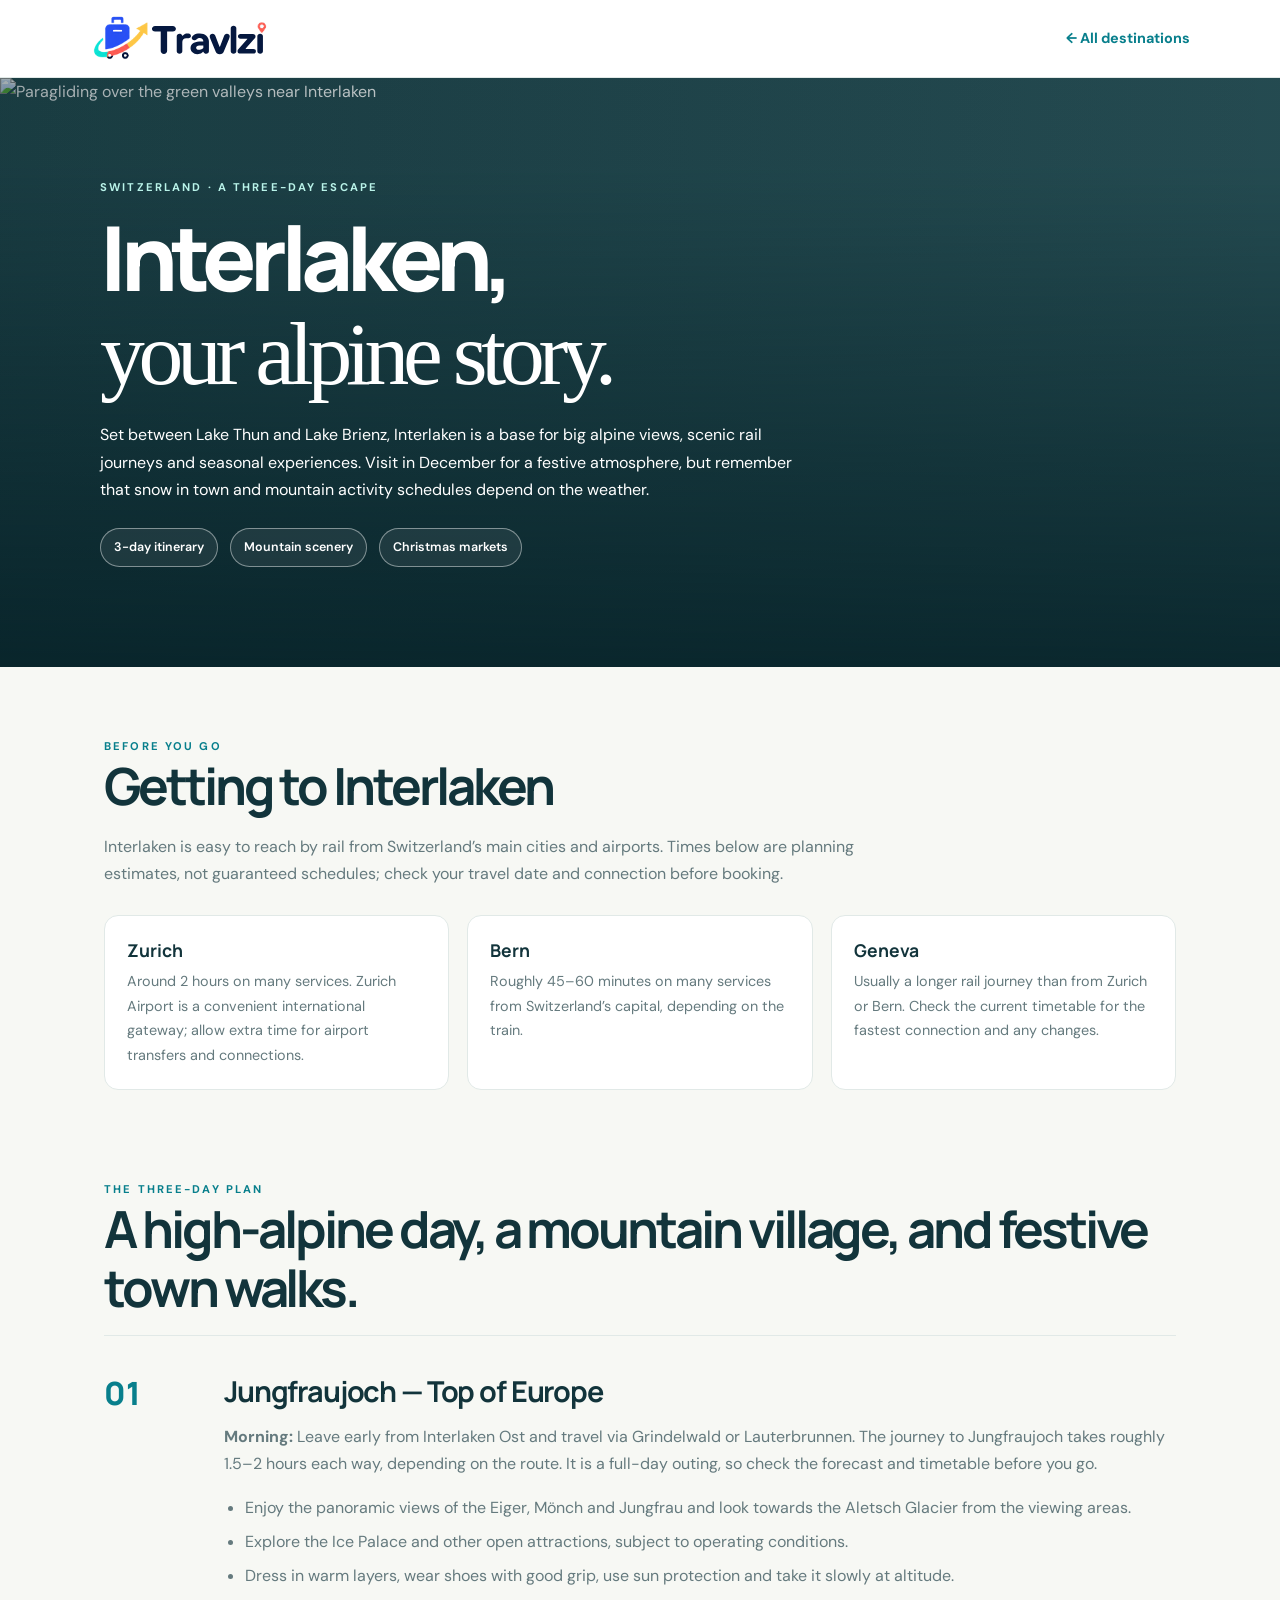
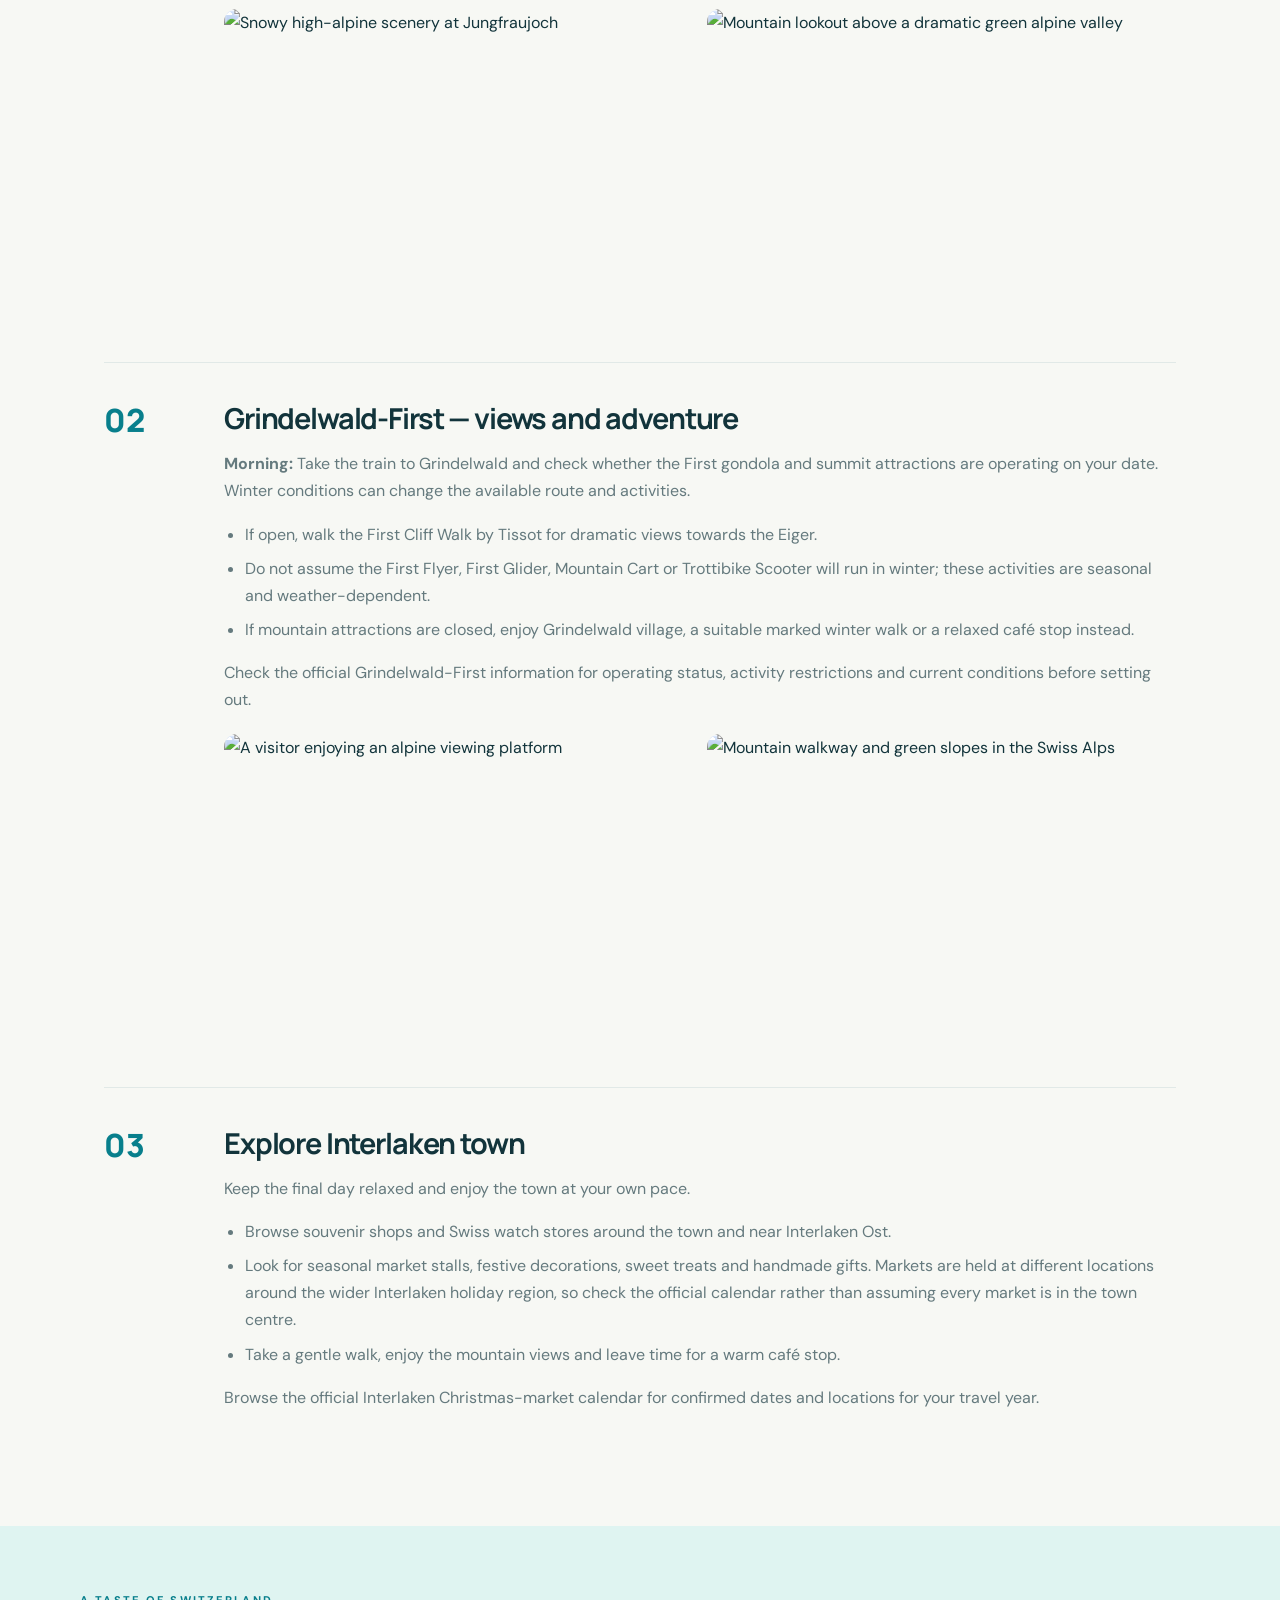
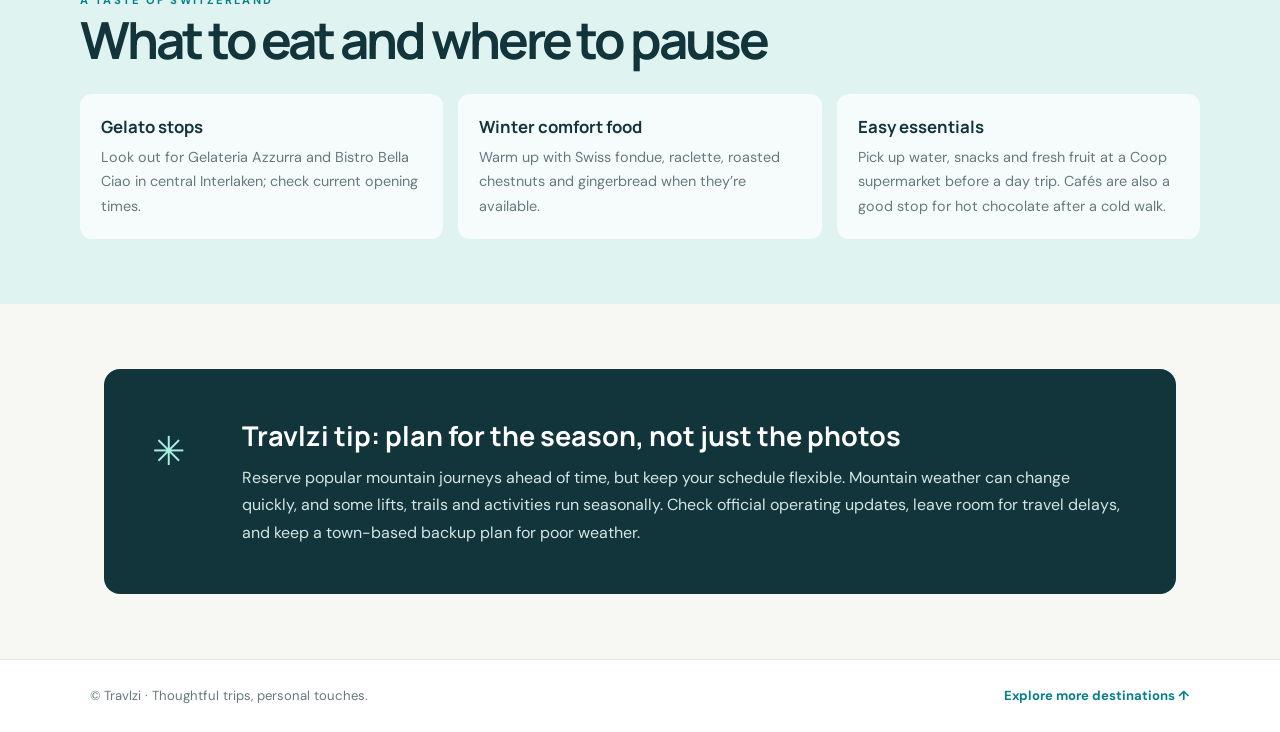
==== commit b06c5087: "Use original Travlzi logo with correct proportions across devices" ====
--- a/interlaken.html
+++ b/interlaken.html
@@ -11,12 +11,12 @@
   <link href="https://fonts.googleapis.com/css2?family=DM+Sans:wght@400;500;600;700&family=Manrope:wght@400;500;600;700;800&display=swap" rel="stylesheet">
   <style>
     :root{--ink:#12343b;--muted:#657a7e;--teal:#087f8c;--cream:#f7f8f4;--mint:#dff4f1;--line:#e1e9e7;--head:"Manrope",sans-serif;--body:"DM Sans",sans-serif}
-    *{box-sizing:border-box}html{scroll-behavior:smooth;scroll-padding-top:90px}body{margin:0;background:var(--cream);color:var(--ink);font-family:var(--body);line-height:1.7}a{color:inherit;text-decoration:none}.header{height:78px;display:flex;align-items:center;justify-content:space-between;padding:0 clamp(22px,7vw,100px);background:#fff;border-bottom:1px solid var(--line)}.brand{display:inline-flex;align-items:center}.brand-logo{display:block;width:164px;max-height:52px;height:auto;object-fit:contain}.back{font-weight:700;color:var(--teal);font-size:.9rem}.hero{min-height:580px;display:flex;align-items:end;position:relative;overflow:hidden;background:#254c52;color:white}.hero img,.shade{position:absolute;inset:0;width:100%;height:100%;object-fit:cover}.hero img{object-position:center 48%}.shade{background:linear-gradient(0deg,rgba(5,32,38,.82),rgba(5,32,38,.04) 85%),linear-gradient(90deg,rgba(5,32,38,.35),transparent)}.hero-content{position:relative;padding:clamp(32px,8vw,100px);max-width:900px}.eyebrow{font-size:.7rem;letter-spacing:.19em;text-transform:uppercase;font-weight:700;color:#b9f3e9}.hero h1{font:800 clamp(3rem,7vw,6.3rem)/1.02 var(--head);letter-spacing:-.07em;margin:14px 0}.hero h1 em{font:400 1em Georgia,serif}.hero p:last-child{max-width:610px;color:#f0f7f5;font-size:1.05rem}.quickfacts{display:flex;gap:12px;flex-wrap:wrap;margin-top:25px}.pill{padding:8px 13px;border:1px solid #ffffff70;border-radius:99px;font-size:.78rem;font-weight:600;background:#ffffff12}.intro{max-width:1120px;margin:auto;padding:70px 24px 20px}.intro h2,.section-title{font:700 clamp(2rem,4vw,3.3rem)/1.15 var(--head);letter-spacing:-.06em;margin:0 0 18px}.intro p{max-width:800px;color:var(--muted)}.route-grid{display:grid;grid-template-columns:repeat(3,minmax(0,1fr));gap:18px;margin-top:28px}.route-card{padding:22px;background:white;border:1px solid var(--line);border-radius:14px}.route-card strong{display:block;font:700 1.1rem var(--head);margin-bottom:7px}.route-card p{font-size:.9rem;margin:0}.itinerary{max-width:1120px;margin:auto;padding:70px 24px}.day{display:grid;grid-template-columns:95px 1fr;gap:25px;padding:35px 0;border-top:1px solid var(--line)}.day-number{font:800 2rem var(--head);color:var(--teal)}.day h3{font:700 clamp(1.35rem,2.5vw,1.8rem) var(--head);margin:0 0 12px;letter-spacing:-.04em}.day p{color:var(--muted);margin:10px 0}.day ul{padding-left:21px;color:var(--muted)}.day li{margin:7px 0}.gallery{display:grid;grid-template-columns:1fr 1fr;gap:14px;margin:20px 0 28px}.gallery img{width:100%;height:290px;object-fit:cover;border-radius:13px}.food{background:var(--mint);padding:65px 24px}.food-inner{max-width:1120px;margin:auto}.food-grid{display:grid;grid-template-columns:repeat(3,1fr);gap:15px;margin-top:25px}.food-card{padding:21px;background:#ffffffbd;border-radius:12px}.food-card h3{margin:0 0 7px;font:700 1.05rem var(--head)}.food-card p{margin:0;color:var(--muted);font-size:.9rem}.tip{max-width:1120px;margin:65px auto;padding:0 24px}.tip-box{background:var(--ink);color:white;border-radius:16px;padding:clamp(25px,5vw,48px);display:grid;grid-template-columns:70px 1fr;gap:20px}.tip-icon{font-size:2.5rem;color:#a9eee2}.tip h2{font:700 1.7rem var(--head);margin:0 0 10px}.tip p{color:#d3e6e4;margin:0}.footer{display:flex;justify-content:space-between;gap:20px;flex-wrap:wrap;padding:25px clamp(22px,7vw,100px);background:white;border-top:1px solid var(--line);font-size:.82rem;color:var(--muted)}.footer a{font-weight:700;color:var(--teal)}
+    *{box-sizing:border-box}html{scroll-behavior:smooth;scroll-padding-top:90px}body{margin:0;background:var(--cream);color:var(--ink);font-family:var(--body);line-height:1.7}a{color:inherit;text-decoration:none}.header{height:78px;display:flex;align-items:center;justify-content:space-between;padding:0 clamp(22px,7vw,100px);background:#fff;border-bottom:1px solid var(--line)}.brand{display:inline-flex;align-items:center}.brand-logo{display:block;width:180px;height:auto;max-height:none;aspect-ratio:auto;object-fit:contain}.back{font-weight:700;color:var(--teal);font-size:.9rem}.hero{min-height:580px;display:flex;align-items:end;position:relative;overflow:hidden;background:#254c52;color:white}.hero img,.shade{position:absolute;inset:0;width:100%;height:100%;object-fit:cover}.hero img{object-position:center 48%}.shade{background:linear-gradient(0deg,rgba(5,32,38,.82),rgba(5,32,38,.04) 85%),linear-gradient(90deg,rgba(5,32,38,.35),transparent)}.hero-content{position:relative;padding:clamp(32px,8vw,100px);max-width:900px}.eyebrow{font-size:.7rem;letter-spacing:.19em;text-transform:uppercase;font-weight:700;color:#b9f3e9}.hero h1{font:800 clamp(3rem,7vw,6.3rem)/1.02 var(--head);letter-spacing:-.07em;margin:14px 0}.hero h1 em{font:400 1em Georgia,serif}.hero p:last-child{max-width:610px;color:#f0f7f5;font-size:1.05rem}.quickfacts{display:flex;gap:12px;flex-wrap:wrap;margin-top:25px}.pill{padding:8px 13px;border:1px solid #ffffff70;border-radius:99px;font-size:.78rem;font-weight:600;background:#ffffff12}.intro{max-width:1120px;margin:auto;padding:70px 24px 20px}.intro h2,.section-title{font:700 clamp(2rem,4vw,3.3rem)/1.15 var(--head);letter-spacing:-.06em;margin:0 0 18px}.intro p{max-width:800px;color:var(--muted)}.route-grid{display:grid;grid-template-columns:repeat(3,minmax(0,1fr));gap:18px;margin-top:28px}.route-card{padding:22px;background:white;border:1px solid var(--line);border-radius:14px}.route-card strong{display:block;font:700 1.1rem var(--head);margin-bottom:7px}.route-card p{font-size:.9rem;margin:0}.itinerary{max-width:1120px;margin:auto;padding:70px 24px}.day{display:grid;grid-template-columns:95px 1fr;gap:25px;padding:35px 0;border-top:1px solid var(--line)}.day-number{font:800 2rem var(--head);color:var(--teal)}.day h3{font:700 clamp(1.35rem,2.5vw,1.8rem) var(--head);margin:0 0 12px;letter-spacing:-.04em}.day p{color:var(--muted);margin:10px 0}.day ul{padding-left:21px;color:var(--muted)}.day li{margin:7px 0}.gallery{display:grid;grid-template-columns:1fr 1fr;gap:14px;margin:20px 0 28px}.gallery img{width:100%;height:290px;object-fit:cover;border-radius:13px}.food{background:var(--mint);padding:65px 24px}.food-inner{max-width:1120px;margin:auto}.food-grid{display:grid;grid-template-columns:repeat(3,1fr);gap:15px;margin-top:25px}.food-card{padding:21px;background:#ffffffbd;border-radius:12px}.food-card h3{margin:0 0 7px;font:700 1.05rem var(--head)}.food-card p{margin:0;color:var(--muted);font-size:.9rem}.tip{max-width:1120px;margin:65px auto;padding:0 24px}.tip-box{background:var(--ink);color:white;border-radius:16px;padding:clamp(25px,5vw,48px);display:grid;grid-template-columns:70px 1fr;gap:20px}.tip-icon{font-size:2.5rem;color:#a9eee2}.tip h2{font:700 1.7rem var(--head);margin:0 0 10px}.tip p{color:#d3e6e4;margin:0}.footer{display:flex;justify-content:space-between;gap:20px;flex-wrap:wrap;padding:25px clamp(22px,7vw,100px);background:white;border-top:1px solid var(--line);font-size:.82rem;color:var(--muted)}.footer a{font-weight:700;color:var(--teal)}
     @media(max-width:700px){.header{height:68px}.hero{min-height:560px}.route-grid,.food-grid{grid-template-columns:1fr}.day{grid-template-columns:54px 1fr;gap:12px}.day-number{font-size:1.5rem}.gallery{grid-template-columns:1fr}.gallery img{height:260px}.tip-box{grid-template-columns:1fr;gap:5px}.intro,.itinerary{padding-top:50px;padding-bottom:50px}}
   </style>
 </head>
 <body>
-  <header class="header"><a class="brand" href="index.html" aria-label="Travlzi home"><img class="brand-logo" src="images/travlzi-logo.svg" alt="Travlzi"></a><a class="back" href="index.html#destinations">← All destinations</a></header>
+  <header class="header"><a class="brand" href="index.html" aria-label="Travlzi home"><img class="brand-logo" src="images/travlzi-logo.svg?v=3" alt="Travlzi"></a><a class="back" href="index.html#destinations">← All destinations</a></header>
   <main>
     <section class="hero">
       <img src="https://raw.githubusercontent.com/thejaswis/travlzi/feature/modern-travlzi-landing/Interlaken/IMG4.JPG" alt="Paragliding over the green valleys near Interlaken">
